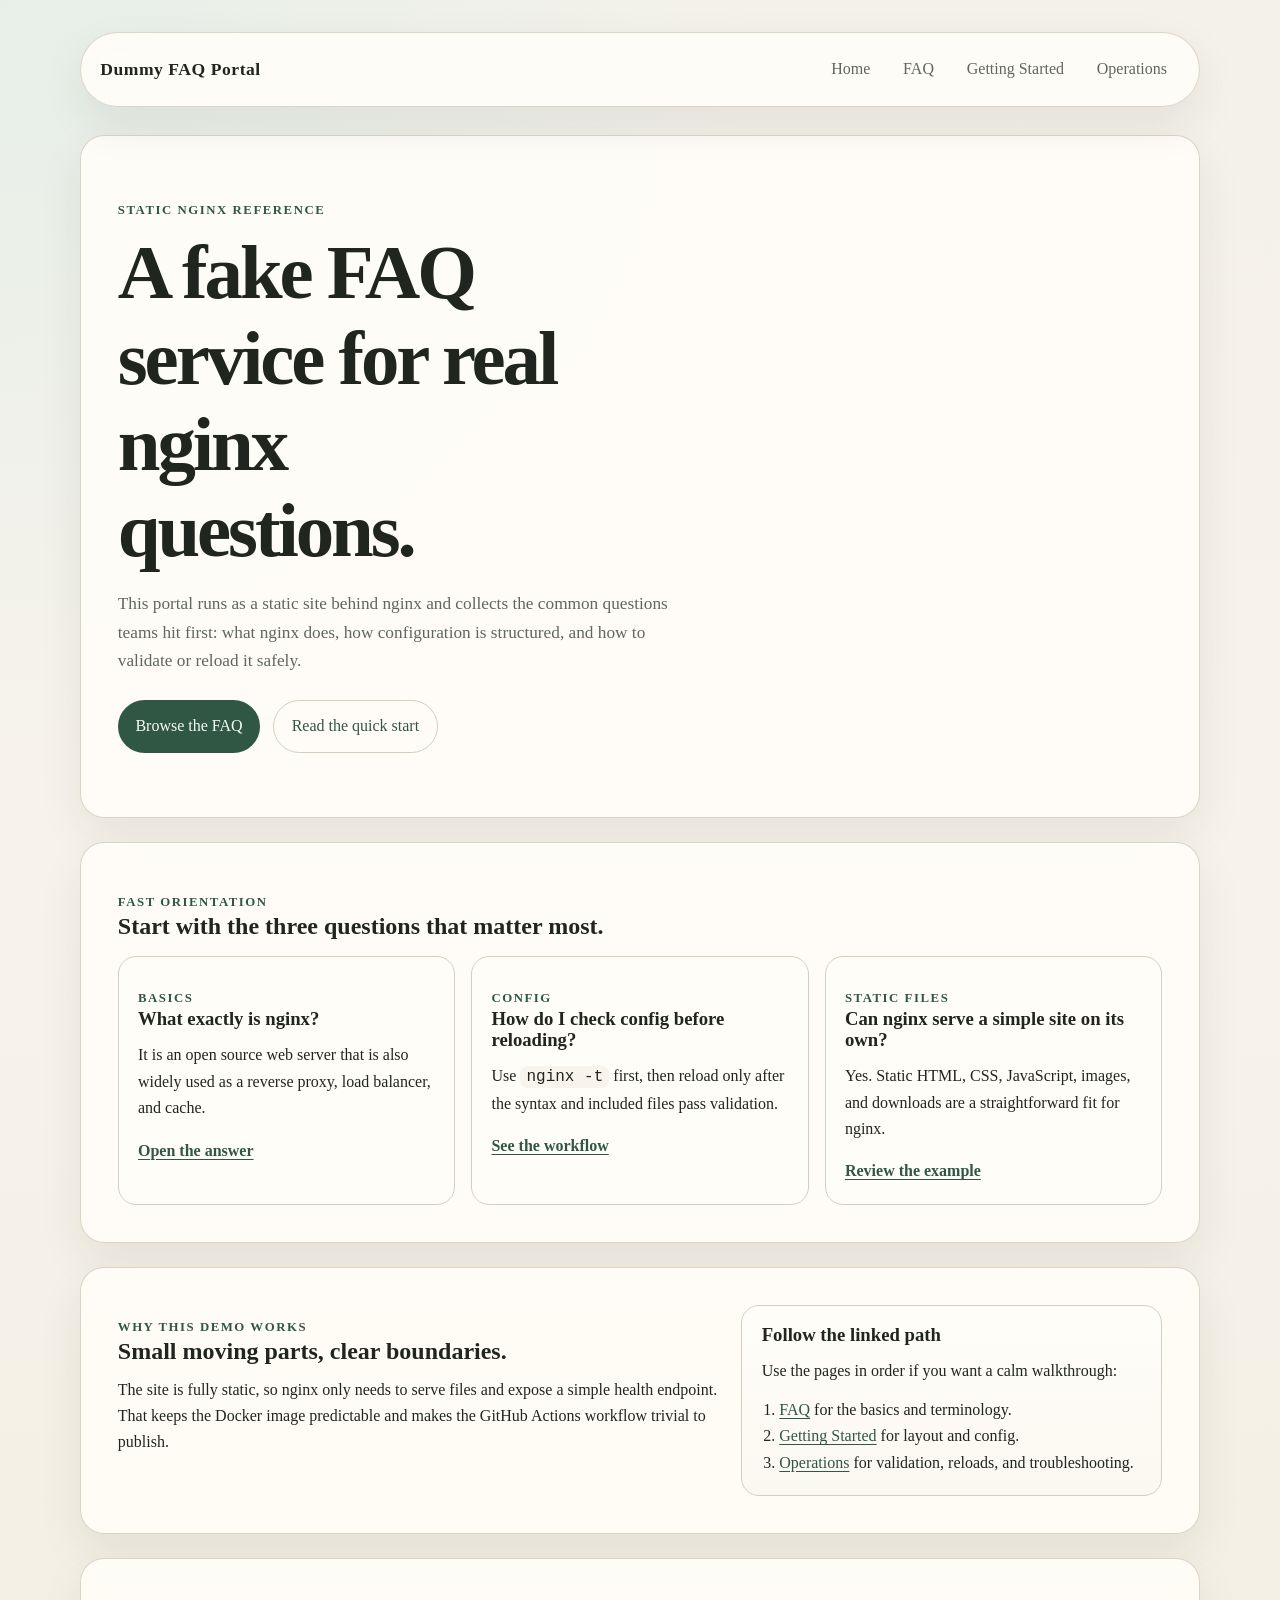
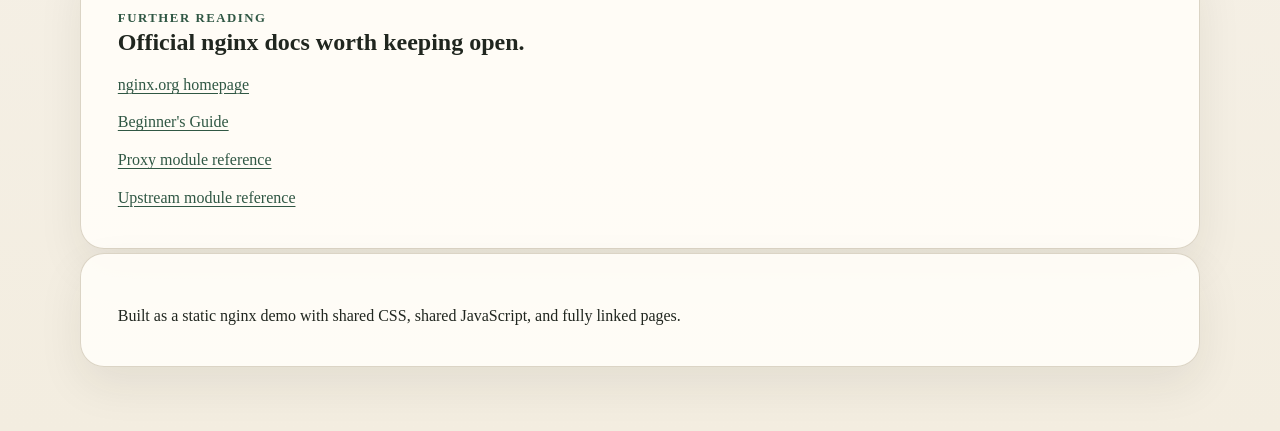
==== site/index.html @ 381166a2 "Build nginx FAQ demo portal" ====
<!DOCTYPE html>
<html lang="en">
<head>
  <meta charset="utf-8">
  <meta name="viewport" content="width=device-width, initial-scale=1">
  <title>Dummy FAQ Portal | nginx Basics</title>
  <meta name="description" content="A lightweight static FAQ portal about nginx basics, configuration, and operations.">
  <link rel="stylesheet" href="assets/styles.css">
  <script src="assets/app.js" defer></script>
</head>
<body>
  <div class="page-shell">
    <header class="site-header">
      <a class="brand" href="index.html">Dummy FAQ Portal</a>
      <nav class="site-nav" aria-label="Primary">
        <a href="index.html" data-nav="index.html">Home</a>
        <a href="faq.html" data-nav="faq.html">FAQ</a>
        <a href="getting-started.html" data-nav="getting-started.html">Getting Started</a>
        <a href="operations.html" data-nav="operations.html">Operations</a>
      </nav>
    </header>

    <main class="content">
      <section class="hero">
        <p class="eyebrow">Static nginx reference</p>
        <h1>A fake FAQ service for real nginx questions.</h1>
        <p class="lead">
          This portal runs as a static site behind nginx and collects the common questions teams hit first:
          what nginx does, how configuration is structured, and how to validate or reload it safely.
        </p>
        <div class="hero-actions">
          <a class="button" href="faq.html">Browse the FAQ</a>
          <a class="button button-secondary" href="getting-started.html">Read the quick start</a>
        </div>
      </section>

      <section class="section">
        <div class="section-heading">
          <p class="eyebrow">Fast orientation</p>
          <h2>Start with the three questions that matter most.</h2>
        </div>
        <div class="card-grid">
          <article class="card">
            <p class="card-label">Basics</p>
            <h3>What exactly is nginx?</h3>
            <p>It is an open source web server that is also widely used as a reverse proxy, load balancer, and cache.</p>
            <a class="text-link" href="faq.html#what-is-nginx">Open the answer</a>
          </article>
          <article class="card">
            <p class="card-label">Config</p>
            <h3>How do I check config before reloading?</h3>
            <p>Use <code>nginx -t</code> first, then reload only after the syntax and included files pass validation.</p>
            <a class="text-link" href="operations.html#validate-before-reload">See the workflow</a>
          </article>
          <article class="card">
            <p class="card-label">Static files</p>
            <h3>Can nginx serve a simple site on its own?</h3>
            <p>Yes. Static HTML, CSS, JavaScript, images, and downloads are a straightforward fit for nginx.</p>
            <a class="text-link" href="getting-started.html#minimal-server-block">Review the example</a>
          </article>
        </div>
      </section>

      <section class="section section-split">
        <div>
          <p class="eyebrow">Why this demo works</p>
          <h2>Small moving parts, clear boundaries.</h2>
          <p>
            The site is fully static, so nginx only needs to serve files and expose a simple health endpoint.
            That keeps the Docker image predictable and makes the GitHub Actions workflow trivial to publish.
          </p>
        </div>
        <div class="note-panel">
          <h3>Follow the linked path</h3>
          <p>Use the pages in order if you want a calm walkthrough:</p>
          <ol class="step-list">
            <li><a href="faq.html">FAQ</a> for the basics and terminology.</li>
            <li><a href="getting-started.html">Getting Started</a> for layout and config.</li>
            <li><a href="operations.html">Operations</a> for validation, reloads, and troubleshooting.</li>
          </ol>
        </div>
      </section>

      <section class="section">
        <div class="section-heading">
          <p class="eyebrow">Further reading</p>
          <h2>Official nginx docs worth keeping open.</h2>
        </div>
        <div class="link-list">
          <a href="https://nginx.org/en/" target="_blank" rel="noreferrer">nginx.org homepage</a>
          <a href="https://nginx.org/en/docs/beginners_guide.html" target="_blank" rel="noreferrer">Beginner's Guide</a>
          <a href="https://nginx.org/en/docs/http/ngx_http_proxy_module.html" target="_blank" rel="noreferrer">Proxy module reference</a>
          <a href="https://nginx.org/en/docs/http/ngx_http_upstream_module.html" target="_blank" rel="noreferrer">Upstream module reference</a>
        </div>
      </section>
    </main>

    <footer class="site-footer">
      <p>Built as a static nginx demo with shared CSS, shared JavaScript, and fully linked pages.</p>
    </footer>

    <button class="scroll-top" type="button" data-scroll-top aria-label="Scroll back to top">Top</button>
  </div>
</body>
</html>
---- site/assets/styles.css ----
:root {
  --bg: #f4f1ea;
  --bg-strong: #ece5d8;
  --panel: #fffdf8;
  --panel-soft: #f8f4eb;
  --text: #20261f;
  --muted: #5f675f;
  --line: #d5cdbd;
  --accent: #305744;
  --accent-soft: #e4efe8;
  --shadow: 0 18px 45px rgba(32, 38, 31, 0.08);
  --radius: 18px;
  --max-width: 1120px;
}

* {
  box-sizing: border-box;
}

html {
  scroll-behavior: smooth;
}

body {
  margin: 0;
  color: var(--text);
  background:
    radial-gradient(circle at top left, rgba(228, 239, 232, 0.85), transparent 32%),
    linear-gradient(180deg, var(--bg), #f7f3ec 42%, #f3ede0 100%);
  font-family: "Iowan Old Style", "Palatino Linotype", "URW Palladio L", "Book Antiqua", Georgia, serif;
  line-height: 1.65;
}

a {
  color: var(--accent);
  text-decoration-thickness: 0.08em;
  text-underline-offset: 0.16em;
}

img {
  max-width: 100%;
}

code,
pre {
  font-family: "IBM Plex Mono", "SFMono-Regular", Consolas, "Liberation Mono", monospace;
}

code {
  background: var(--panel-soft);
  border-radius: 8px;
  padding: 0.12rem 0.38rem;
}

pre {
  overflow-x: auto;
  margin: 0;
  padding: 1.1rem 1.2rem;
  border: 1px solid var(--line);
  border-radius: var(--radius);
  background: #fbf8f1;
  box-shadow: var(--shadow);
}

pre code {
  padding: 0;
  background: transparent;
}

.page-shell {
  width: min(100% - 2rem, var(--max-width));
  margin: 0 auto;
  padding: 1rem 0 4rem;
}

.site-header {
  position: sticky;
  top: 0;
  z-index: 10;
  display: flex;
  align-items: center;
  justify-content: space-between;
  gap: 1rem;
  margin: 1rem 0 1.75rem;
  padding: 1rem 1.2rem;
  border: 1px solid rgba(213, 205, 189, 0.8);
  border-radius: 999px;
  background: rgba(255, 253, 248, 0.88);
  backdrop-filter: blur(12px);
  box-shadow: var(--shadow);
}

.brand {
  color: var(--text);
  font-size: 1.1rem;
  font-weight: 700;
  letter-spacing: 0.03em;
  text-decoration: none;
}

.site-nav {
  display: flex;
  flex-wrap: wrap;
  gap: 0.45rem;
}

.site-nav a {
  padding: 0.45rem 0.8rem;
  border-radius: 999px;
  text-decoration: none;
  color: var(--muted);
  transition: background-color 160ms ease, color 160ms ease, transform 160ms ease;
}

.site-nav a:hover,
.site-nav a.is-active {
  background: var(--accent-soft);
  color: var(--accent);
  transform: translateY(-1px);
}

.content {
  display: grid;
  gap: 1.5rem;
}

.hero,
.section,
.card,
.faq-card,
.site-footer {
  animation: rise-in 420ms ease both;
}

.hero,
.section,
.site-footer {
  padding: clamp(1.4rem, 3vw, 2.3rem);
  border: 1px solid rgba(213, 205, 189, 0.85);
  border-radius: calc(var(--radius) + 6px);
  background: rgba(255, 253, 248, 0.92);
  box-shadow: var(--shadow);
}

.hero {
  padding-top: clamp(2rem, 5vw, 4rem);
  padding-bottom: clamp(2rem, 5vw, 4rem);
}

.hero h1,
.section h1,
.section h2,
.card h3,
.faq-card h2,
.note-panel h3 {
  margin: 0;
  line-height: 1.12;
}

.hero h1 {
  max-width: 12ch;
  font-size: clamp(2.4rem, 6vw, 4.8rem);
  letter-spacing: -0.04em;
}

.lead {
  max-width: 66ch;
  margin: 1rem 0 0;
  color: var(--muted);
  font-size: 1.08rem;
}

.eyebrow,
.card-label {
  margin: 0 0 0.6rem;
  color: var(--accent);
  font-size: 0.8rem;
  font-weight: 700;
  letter-spacing: 0.12em;
  text-transform: uppercase;
}

.hero-actions {
  display: flex;
  flex-wrap: wrap;
  gap: 0.8rem;
  margin-top: 1.5rem;
}

.button {
  display: inline-flex;
  align-items: center;
  justify-content: center;
  padding: 0.78rem 1.1rem;
  border-radius: 999px;
  background: var(--accent);
  color: #f8fbf8;
  text-decoration: none;
  transition: transform 160ms ease, opacity 160ms ease;
}

.button:hover,
.button:focus-visible {
  opacity: 0.94;
  transform: translateY(-1px);
}

.button-secondary {
  background: transparent;
  color: var(--accent);
  border: 1px solid var(--line);
}

.section-heading {
  margin-bottom: 1rem;
}

.card-grid,
.faq-grid {
  display: grid;
  gap: 1rem;
}

.card-grid {
  grid-template-columns: repeat(auto-fit, minmax(220px, 1fr));
}

.faq-grid {
  grid-template-columns: repeat(auto-fit, minmax(260px, 1fr));
}

.card,
.faq-card,
.note-panel,
.search-panel {
  padding: 1.2rem;
  border: 1px solid var(--line);
  border-radius: var(--radius);
  background: var(--panel);
}

.note-panel,
.search-panel {
  background: linear-gradient(180deg, var(--panel), #fbf8f1);
}

.card,
.faq-card {
  transition: transform 180ms ease, border-color 180ms ease;
}

.card:hover,
.faq-card:hover {
  transform: translateY(-2px);
  border-color: #bfb29b;
}

.card p,
.faq-card p,
.section p,
.note-panel p,
.site-footer p {
  margin: 0.75rem 0 0;
}

.text-link {
  display: inline-block;
  margin-top: 1rem;
  font-weight: 700;
}

.section-split {
  display: grid;
  grid-template-columns: minmax(0, 1.3fr) minmax(280px, 0.9fr);
  gap: 1rem;
  align-items: start;
}

.plain-list,
.step-list {
  margin: 0.8rem 0 0;
  padding-left: 1.1rem;
}

.link-list {
  display: grid;
  gap: 0.7rem;
}

.search-panel {
  margin-top: 1.2rem;
}

.search-label {
  display: block;
  font-weight: 700;
}

.search-input {
  width: 100%;
  margin-top: 0.55rem;
  padding: 0.9rem 1rem;
  border: 1px solid var(--line);
  border-radius: 14px;
  background: #fffefb;
  color: var(--text);
  font: inherit;
}

.search-input:focus {
  outline: 2px solid rgba(48, 87, 68, 0.18);
  outline-offset: 2px;
  border-color: var(--accent);
}

.search-meta {
  color: var(--muted);
}

.empty-state {
  margin: 0;
  padding: 1.05rem 1.2rem;
  border: 1px dashed #b8ab95;
  border-radius: var(--radius);
  background: rgba(255, 253, 248, 0.8);
  color: var(--muted);
  text-align: center;
}

.site-footer {
  margin-top: 0.25rem;
}

.scroll-top {
  position: fixed;
  right: 1.25rem;
  bottom: 1.25rem;
  z-index: 15;
  padding: 0.78rem 0.95rem;
  border: 0;
  border-radius: 999px;
  background: var(--accent);
  color: #f9fcfa;
  font: inherit;
  cursor: pointer;
  box-shadow: var(--shadow);
  opacity: 0;
  transform: translateY(10px);
  pointer-events: none;
  transition: opacity 180ms ease, transform 180ms ease;
}

.scroll-top.is-visible {
  opacity: 1;
  transform: translateY(0);
  pointer-events: auto;
}

[hidden] {
  display: none !important;
}

@keyframes rise-in {
  from {
    opacity: 0;
    transform: translateY(10px);
  }

  to {
    opacity: 1;
    transform: translateY(0);
  }
}

@media (max-width: 760px) {
  .page-shell {
    width: min(100% - 1rem, var(--max-width));
    padding-bottom: 5rem;
  }

  .site-header {
    border-radius: 28px;
    align-items: flex-start;
  }

  .section-split {
    grid-template-columns: 1fr;
  }

  .hero h1 {
    max-width: 100%;
  }

  .scroll-top {
    right: 0.85rem;
    bottom: 0.85rem;
  }
}

@media (prefers-reduced-motion: reduce) {
  html {
    scroll-behavior: auto;
  }

  *,
  *::before,
  *::after {
    animation: none !important;
    transition: none !important;
  }
}
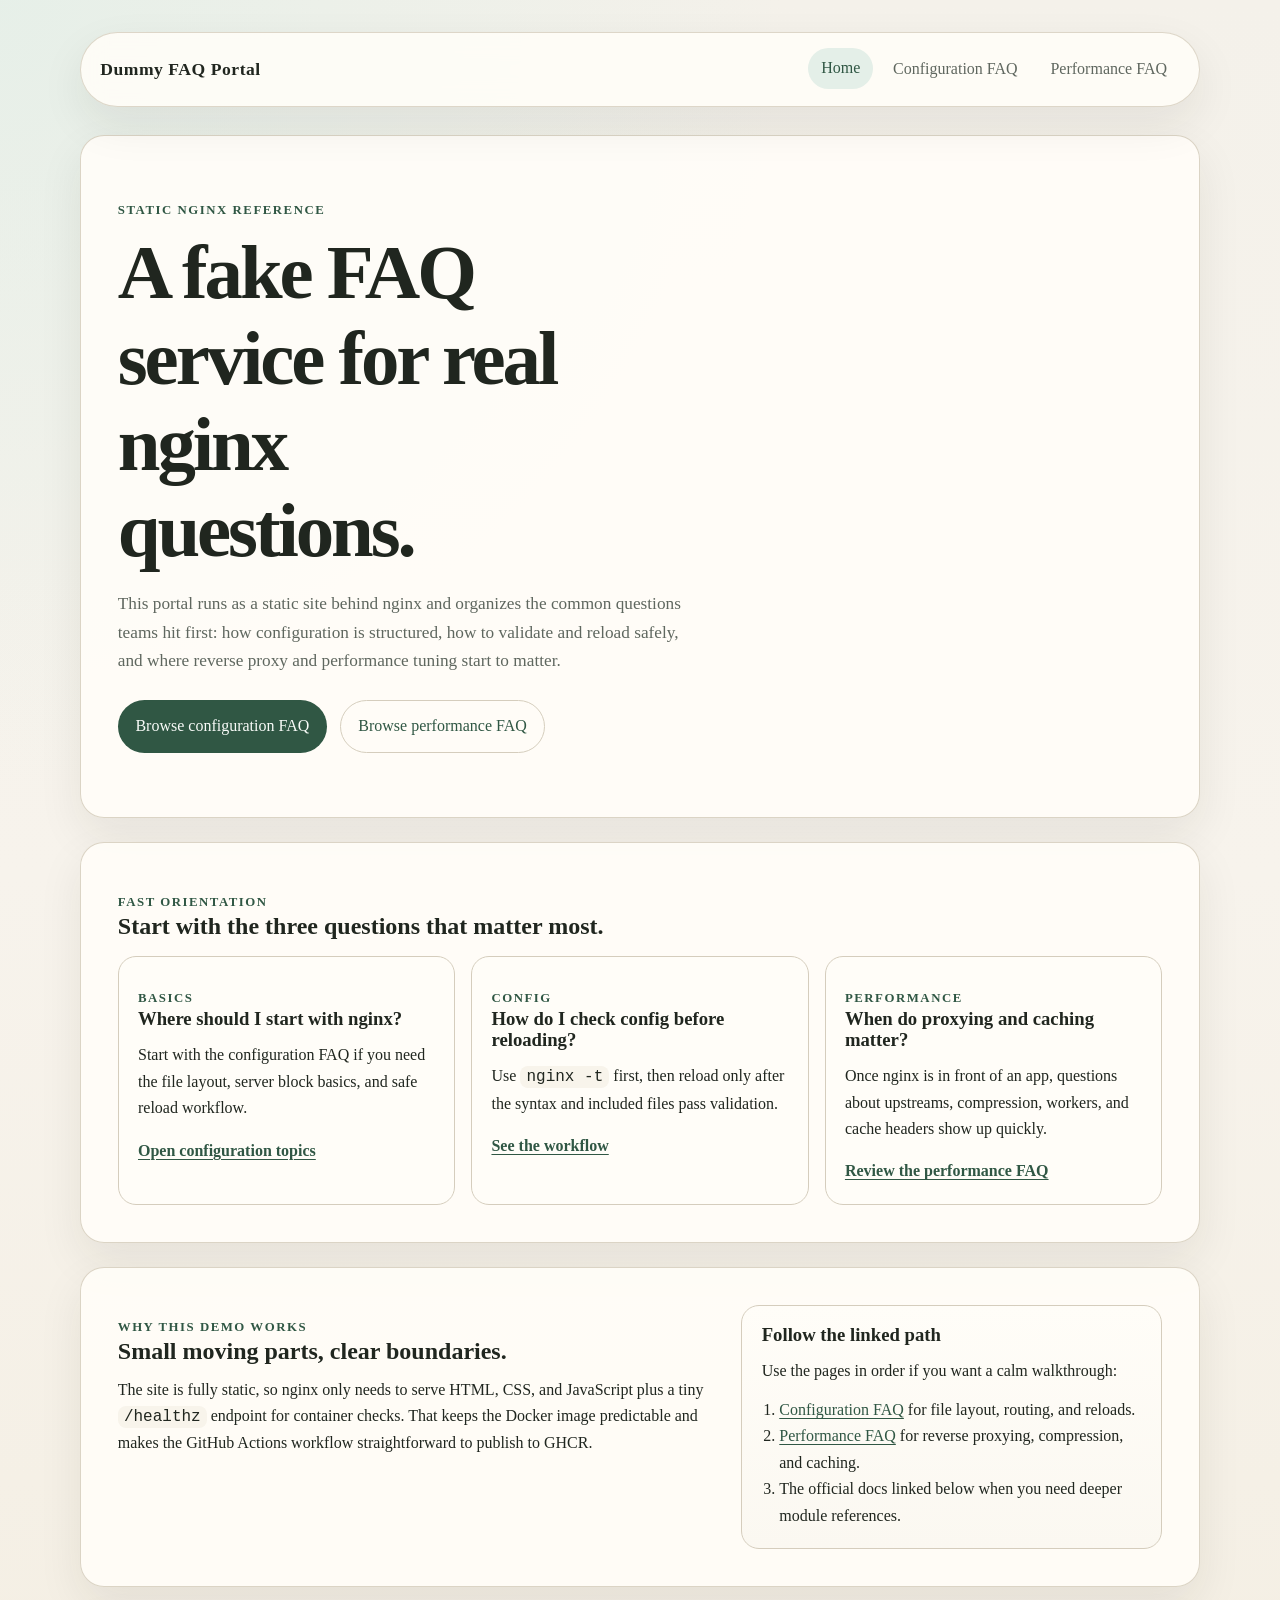
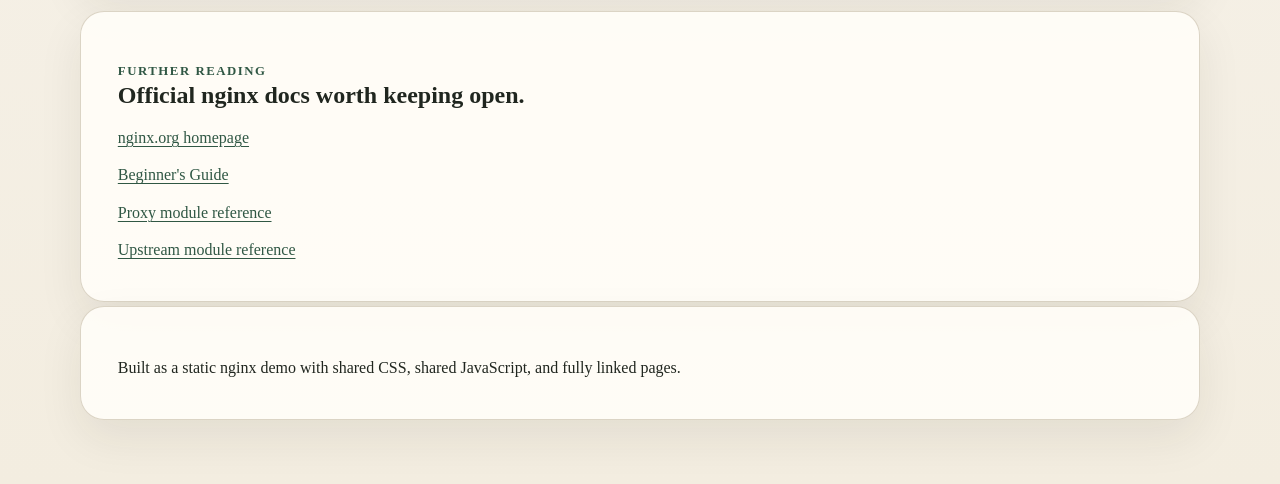
==== commit 7d058a35: "Repair nginx FAQ portal navigation and packaging" ====
--- a/site/index.html
+++ b/site/index.html
@@ -6,7 +6,7 @@
   <title>Dummy FAQ Portal | nginx Basics</title>
   <meta name="description" content="A lightweight static FAQ portal about nginx basics, configuration, and operations.">
   <link rel="stylesheet" href="assets/styles.css">
-  <script src="assets/app.js" defer></script>
+  <script src="assets/search.js" defer></script>
 </head>
 <body>
   <div class="page-shell">
@@ -14,9 +14,8 @@
       <a class="brand" href="index.html">Dummy FAQ Portal</a>
       <nav class="site-nav" aria-label="Primary">
         <a href="index.html" data-nav="index.html">Home</a>
-        <a href="faq.html" data-nav="faq.html">FAQ</a>
-        <a href="getting-started.html" data-nav="getting-started.html">Getting Started</a>
-        <a href="operations.html" data-nav="operations.html">Operations</a>
+        <a href="pages/configuration.html">Configuration FAQ</a>
+        <a href="pages/performance.html">Performance FAQ</a>
       </nav>
     </header>
 
@@ -25,12 +24,13 @@
         <p class="eyebrow">Static nginx reference</p>
         <h1>A fake FAQ service for real nginx questions.</h1>
         <p class="lead">
-          This portal runs as a static site behind nginx and collects the common questions teams hit first:
-          what nginx does, how configuration is structured, and how to validate or reload it safely.
+          This portal runs as a static site behind nginx and organizes the common questions teams hit first:
+          how configuration is structured, how to validate and reload safely, and where reverse proxy and
+          performance tuning start to matter.
         </p>
         <div class="hero-actions">
-          <a class="button" href="faq.html">Browse the FAQ</a>
-          <a class="button button-secondary" href="getting-started.html">Read the quick start</a>
+          <a class="button" href="pages/configuration.html">Browse configuration FAQ</a>
+          <a class="button button-secondary" href="pages/performance.html">Browse performance FAQ</a>
         </div>
       </section>
 
@@ -42,21 +42,21 @@
         <div class="card-grid">
           <article class="card">
             <p class="card-label">Basics</p>
-            <h3>What exactly is nginx?</h3>
-            <p>It is an open source web server that is also widely used as a reverse proxy, load balancer, and cache.</p>
-            <a class="text-link" href="faq.html#what-is-nginx">Open the answer</a>
+            <h3>Where should I start with nginx?</h3>
+            <p>Start with the configuration FAQ if you need the file layout, server block basics, and safe reload workflow.</p>
+            <a class="text-link" href="pages/configuration.html">Open configuration topics</a>
           </article>
           <article class="card">
             <p class="card-label">Config</p>
             <h3>How do I check config before reloading?</h3>
             <p>Use <code>nginx -t</code> first, then reload only after the syntax and included files pass validation.</p>
-            <a class="text-link" href="operations.html#validate-before-reload">See the workflow</a>
+            <a class="text-link" href="pages/configuration.html">See the workflow</a>
           </article>
           <article class="card">
-            <p class="card-label">Static files</p>
-            <h3>Can nginx serve a simple site on its own?</h3>
-            <p>Yes. Static HTML, CSS, JavaScript, images, and downloads are a straightforward fit for nginx.</p>
-            <a class="text-link" href="getting-started.html#minimal-server-block">Review the example</a>
+            <p class="card-label">Performance</p>
+            <h3>When do proxying and caching matter?</h3>
+            <p>Once nginx is in front of an app, questions about upstreams, compression, workers, and cache headers show up quickly.</p>
+            <a class="text-link" href="pages/performance.html">Review the performance FAQ</a>
           </article>
         </div>
       </section>
@@ -66,17 +66,18 @@
           <p class="eyebrow">Why this demo works</p>
           <h2>Small moving parts, clear boundaries.</h2>
           <p>
-            The site is fully static, so nginx only needs to serve files and expose a simple health endpoint.
-            That keeps the Docker image predictable and makes the GitHub Actions workflow trivial to publish.
+            The site is fully static, so nginx only needs to serve HTML, CSS, and JavaScript plus a tiny
+            <code>/healthz</code> endpoint for container checks. That keeps the Docker image predictable and
+            makes the GitHub Actions workflow straightforward to publish to GHCR.
           </p>
         </div>
         <div class="note-panel">
           <h3>Follow the linked path</h3>
           <p>Use the pages in order if you want a calm walkthrough:</p>
           <ol class="step-list">
-            <li><a href="faq.html">FAQ</a> for the basics and terminology.</li>
-            <li><a href="getting-started.html">Getting Started</a> for layout and config.</li>
-            <li><a href="operations.html">Operations</a> for validation, reloads, and troubleshooting.</li>
+            <li><a href="pages/configuration.html">Configuration FAQ</a> for file layout, routing, and reloads.</li>
+            <li><a href="pages/performance.html">Performance FAQ</a> for reverse proxying, compression, and caching.</li>
+            <li>The official docs linked below when you need deeper module references.</li>
           </ol>
         </div>
       </section>
@@ -99,7 +100,7 @@
       <p>Built as a static nginx demo with shared CSS, shared JavaScript, and fully linked pages.</p>
     </footer>
 
-    <button class="scroll-top" type="button" data-scroll-top aria-label="Scroll back to top">Top</button>
+    <button class="scroll-top" type="button" data-scroll-top hidden aria-label="Scroll back to top">Top</button>
   </div>
 </body>
 </html>
--- a/site/assets/styles.css
+++ b/site/assets/styles.css
@@ -91,6 +91,9 @@
 }
 
 .brand {
+  display: flex;
+  align-items: center;
+  gap: 0.75rem;
   color: var(--text);
   font-size: 1.1rem;
   font-weight: 700;
@@ -98,12 +101,57 @@
   text-decoration: none;
 }
 
+.brand-mark {
+  display: inline-grid;
+  place-items: center;
+  width: 2.1rem;
+  height: 2.1rem;
+  border-radius: 999px;
+  background: var(--accent);
+  color: #f8fbf8;
+  font-size: 1rem;
+}
+
+.brand-copy {
+  display: flex;
+  flex-direction: column;
+  gap: 0.05rem;
+  color: var(--muted);
+  font-size: 0.88rem;
+  font-weight: 400;
+  letter-spacing: 0;
+}
+
+.brand-copy strong {
+  color: var(--text);
+  font-size: 0.96rem;
+}
+
+.shell {
+  width: min(100% - 2rem, var(--max-width));
+  margin: 0 auto;
+}
+
+.topbar {
+  display: flex;
+  align-items: center;
+  justify-content: space-between;
+  gap: 1rem;
+  width: 100%;
+}
+
 .site-nav {
   display: flex;
   flex-wrap: wrap;
   gap: 0.45rem;
 }
 
+.nav {
+  display: flex;
+  flex-wrap: wrap;
+  gap: 0.45rem;
+}
+
 .site-nav a {
   padding: 0.45rem 0.8rem;
   border-radius: 999px;
@@ -114,6 +162,21 @@
 
 .site-nav a:hover,
 .site-nav a.is-active {
+  background: var(--accent-soft);
+  color: var(--accent);
+  transform: translateY(-1px);
+}
+
+.nav a {
+  padding: 0.45rem 0.8rem;
+  border-radius: 999px;
+  color: var(--muted);
+  text-decoration: none;
+  transition: background-color 160ms ease, color 160ms ease, transform 160ms ease;
+}
+
+.nav a:hover,
+.nav a.is-active {
   background: var(--accent-soft);
   color: var(--accent);
   transform: translateY(-1px);
@@ -147,6 +210,33 @@
   padding-bottom: clamp(2rem, 5vw, 4rem);
 }
 
+.hero-card {
+  display: grid;
+  grid-template-columns: minmax(0, 1.35fr) minmax(250px, 0.85fr);
+  gap: 1rem;
+  align-items: start;
+}
+
+.hero-copy p {
+  max-width: 58ch;
+  margin: 1rem 0 0;
+  color: var(--muted);
+}
+
+.hero-panel,
+.callout {
+  padding: 1rem 1.1rem;
+  border: 1px solid var(--line);
+  border-radius: var(--radius);
+  background: linear-gradient(180deg, var(--panel), #fbf8f1);
+}
+
+.hero-panel ul,
+.callout ul {
+  margin: 0.75rem 0 0;
+  padding-left: 1.15rem;
+}
+
 .hero h1,
 .section h1,
 .section h2,
@@ -215,6 +305,16 @@
   margin-bottom: 1rem;
 }
 
+.page-meta,
+.faq-meta {
+  margin: 0 0 0.55rem;
+  color: var(--accent);
+  font-size: 0.8rem;
+  font-weight: 700;
+  letter-spacing: 0.12em;
+  text-transform: uppercase;
+}
+
 .card-grid,
 .faq-grid {
   display: grid;
@@ -229,8 +329,21 @@
   grid-template-columns: repeat(auto-fit, minmax(260px, 1fr));
 }
 
+.faq-layout {
+  display: grid;
+  grid-template-columns: minmax(0, 1.35fr) minmax(260px, 0.85fr);
+  gap: 1rem;
+  align-items: start;
+}
+
+.faq-column {
+  display: grid;
+  gap: 1rem;
+}
+
 .card,
 .faq-card,
+.faq-item,
 .note-panel,
 .search-panel {
   padding: 1.2rem;
@@ -245,22 +358,30 @@
 }
 
 .card,
-.faq-card {
+.faq-card,
+.faq-item {
   transition: transform 180ms ease, border-color 180ms ease;
 }
 
 .card:hover,
-.faq-card:hover {
+.faq-card:hover,
+.faq-item:hover {
   transform: translateY(-2px);
   border-color: #bfb29b;
 }
 
 .card p,
 .faq-card p,
+.faq-item p,
 .section p,
 .note-panel p,
 .site-footer p {
   margin: 0.75rem 0 0;
+}
+
+.faq-item h3 {
+  margin: 0;
+  line-height: 1.18;
 }
 
 .text-link {
@@ -317,6 +438,31 @@
   color: var(--muted);
 }
 
+.search-status {
+  margin: 0.75rem 0 0;
+  color: var(--muted);
+}
+
+.related-links,
+.footer-links {
+  display: flex;
+  flex-wrap: wrap;
+  gap: 0.65rem;
+  margin-top: 0.8rem;
+}
+
+.ghost-link {
+  display: inline-flex;
+  align-items: center;
+  justify-content: center;
+  padding: 0.55rem 0.8rem;
+  border: 1px solid var(--line);
+  border-radius: 999px;
+  background: #fffefb;
+  color: var(--accent);
+  text-decoration: none;
+}
+
 .empty-state {
   margin: 0;
   padding: 1.05rem 1.2rem;
@@ -387,8 +533,18 @@
     grid-template-columns: 1fr;
   }
 
+  .hero-card,
+  .faq-layout {
+    grid-template-columns: 1fr;
+  }
+
   .hero h1 {
     max-width: 100%;
+  }
+
+  .topbar {
+    align-items: flex-start;
+    flex-direction: column;
   }
 
   .scroll-top {
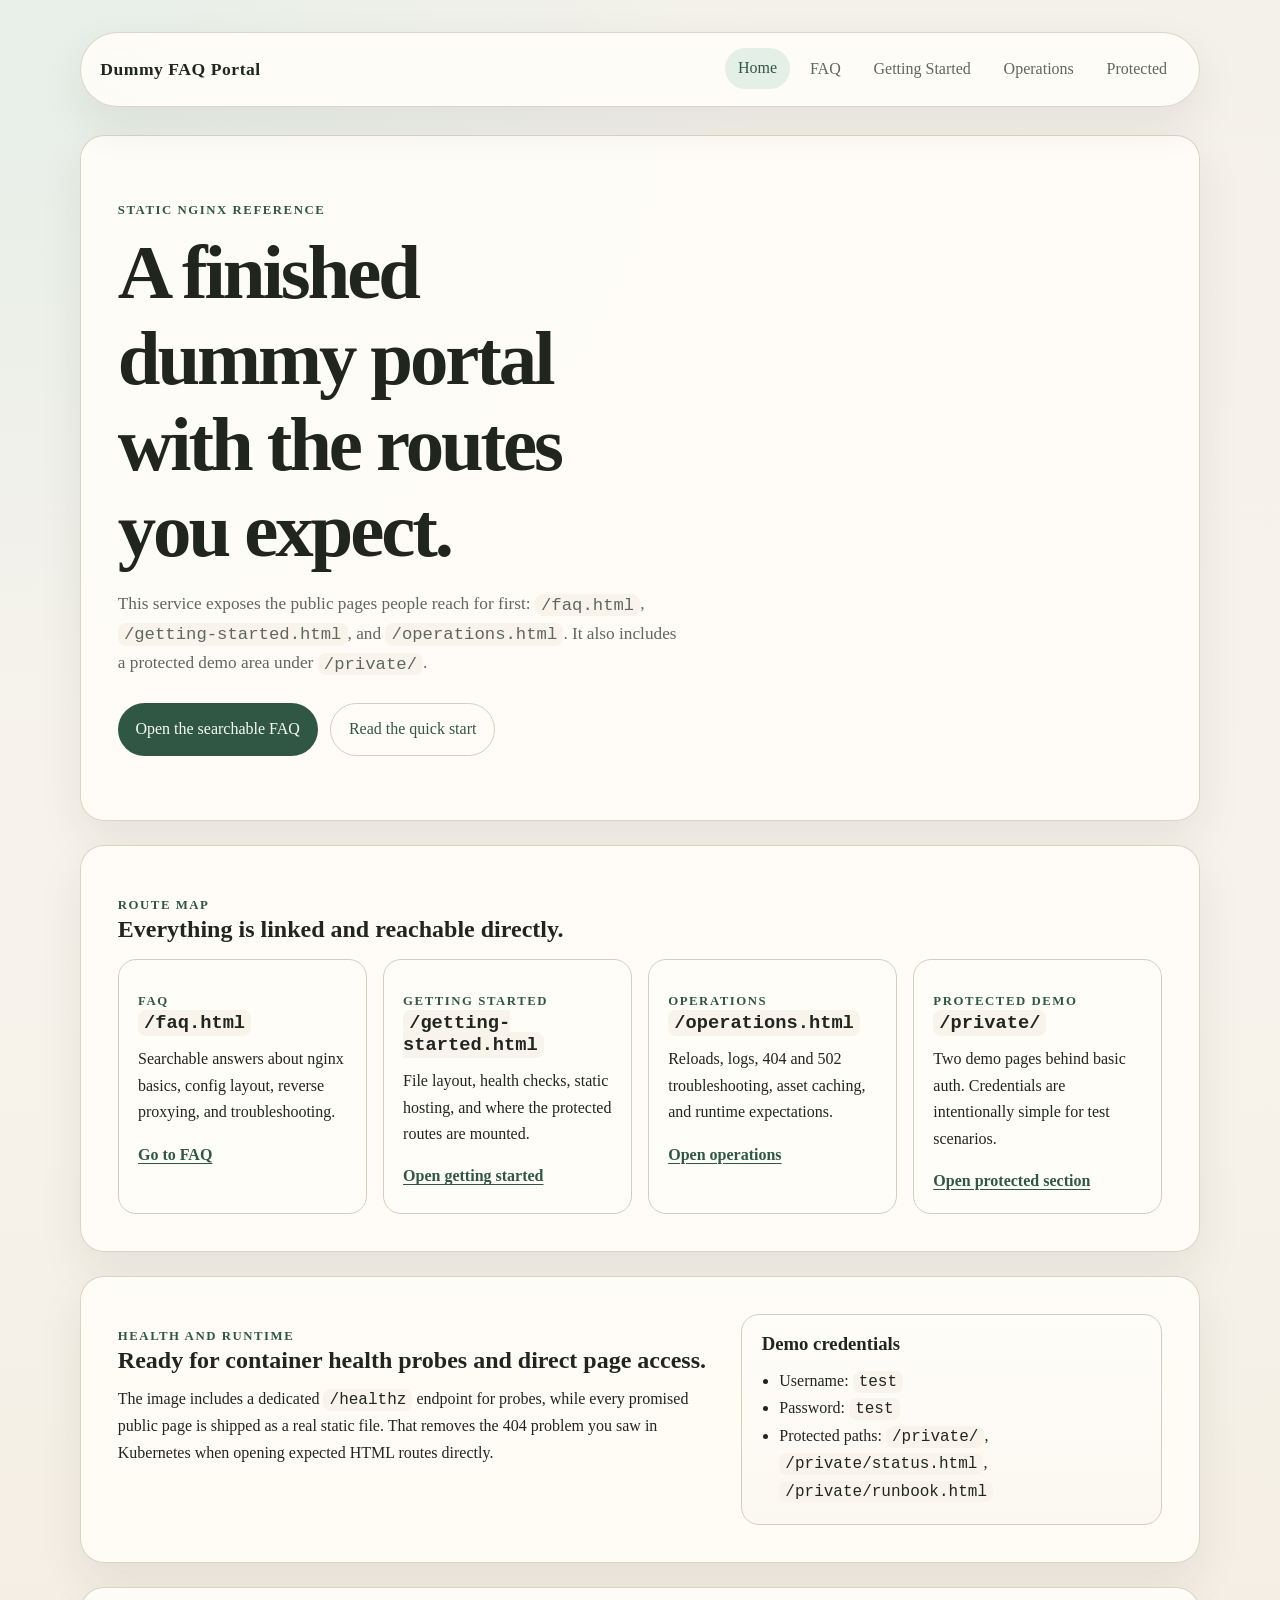
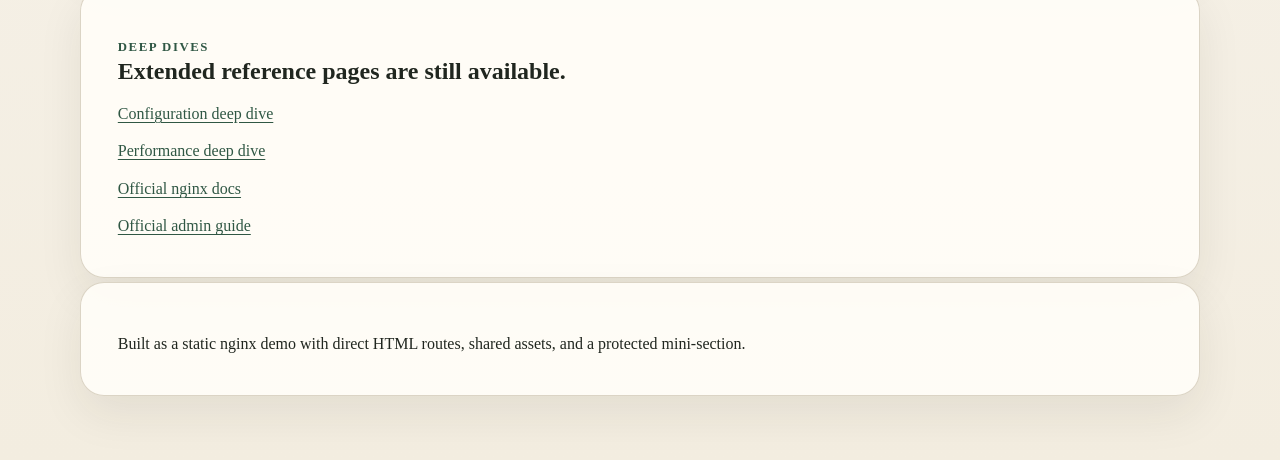
==== commit 56ce76b0: "Add public routes and protected demo pages" ====
--- a/site/index.html
+++ b/site/index.html
@@ -3,8 +3,8 @@
 <head>
   <meta charset="utf-8">
   <meta name="viewport" content="width=device-width, initial-scale=1">
-  <title>Dummy FAQ Portal | nginx Basics</title>
-  <meta name="description" content="A lightweight static FAQ portal about nginx basics, configuration, and operations.">
+  <title>Dummy FAQ Portal | nginx reference home</title>
+  <meta name="description" content="A static nginx FAQ portal with public reference pages and demo pages protected by basic auth.">
   <link rel="stylesheet" href="assets/styles.css">
   <script src="assets/search.js" defer></script>
 </head>
@@ -13,91 +13,100 @@
     <header class="site-header">
       <a class="brand" href="index.html">Dummy FAQ Portal</a>
       <nav class="site-nav" aria-label="Primary">
-        <a href="index.html" data-nav="index.html">Home</a>
-        <a href="pages/configuration.html">Configuration FAQ</a>
-        <a href="pages/performance.html">Performance FAQ</a>
+        <a href="index.html">Home</a>
+        <a href="faq.html">FAQ</a>
+        <a href="getting-started.html">Getting Started</a>
+        <a href="operations.html">Operations</a>
+        <a href="private/" data-nav-match="/private/">Protected</a>
       </nav>
     </header>
 
     <main class="content">
       <section class="hero">
         <p class="eyebrow">Static nginx reference</p>
-        <h1>A fake FAQ service for real nginx questions.</h1>
+        <h1>A finished dummy portal with the routes you expect.</h1>
         <p class="lead">
-          This portal runs as a static site behind nginx and organizes the common questions teams hit first:
-          how configuration is structured, how to validate and reload safely, and where reverse proxy and
-          performance tuning start to matter.
+          This service exposes the public pages people reach for first:
+          <code>/faq.html</code>, <code>/getting-started.html</code>, and
+          <code>/operations.html</code>. It also includes a protected demo area
+          under <code>/private/</code>.
         </p>
         <div class="hero-actions">
-          <a class="button" href="pages/configuration.html">Browse configuration FAQ</a>
-          <a class="button button-secondary" href="pages/performance.html">Browse performance FAQ</a>
+          <a class="button" href="faq.html">Open the searchable FAQ</a>
+          <a class="button button-secondary" href="getting-started.html">Read the quick start</a>
         </div>
       </section>
 
       <section class="section">
         <div class="section-heading">
-          <p class="eyebrow">Fast orientation</p>
-          <h2>Start with the three questions that matter most.</h2>
+          <p class="eyebrow">Route map</p>
+          <h2>Everything is linked and reachable directly.</h2>
         </div>
         <div class="card-grid">
           <article class="card">
-            <p class="card-label">Basics</p>
-            <h3>Where should I start with nginx?</h3>
-            <p>Start with the configuration FAQ if you need the file layout, server block basics, and safe reload workflow.</p>
-            <a class="text-link" href="pages/configuration.html">Open configuration topics</a>
+            <p class="card-label">FAQ</p>
+            <h3><code>/faq.html</code></h3>
+            <p>Searchable answers about nginx basics, config layout, reverse proxying, and troubleshooting.</p>
+            <a class="text-link" href="faq.html">Go to FAQ</a>
           </article>
           <article class="card">
-            <p class="card-label">Config</p>
-            <h3>How do I check config before reloading?</h3>
-            <p>Use <code>nginx -t</code> first, then reload only after the syntax and included files pass validation.</p>
-            <a class="text-link" href="pages/configuration.html">See the workflow</a>
+            <p class="card-label">Getting started</p>
+            <h3><code>/getting-started.html</code></h3>
+            <p>File layout, health checks, static hosting, and where the protected routes are mounted.</p>
+            <a class="text-link" href="getting-started.html">Open getting started</a>
           </article>
           <article class="card">
-            <p class="card-label">Performance</p>
-            <h3>When do proxying and caching matter?</h3>
-            <p>Once nginx is in front of an app, questions about upstreams, compression, workers, and cache headers show up quickly.</p>
-            <a class="text-link" href="pages/performance.html">Review the performance FAQ</a>
+            <p class="card-label">Operations</p>
+            <h3><code>/operations.html</code></h3>
+            <p>Reloads, logs, 404 and 502 troubleshooting, asset caching, and runtime expectations.</p>
+            <a class="text-link" href="operations.html">Open operations</a>
+          </article>
+          <article class="card">
+            <p class="card-label">Protected demo</p>
+            <h3><code>/private/</code></h3>
+            <p>Two demo pages behind basic auth. Credentials are intentionally simple for test scenarios.</p>
+            <a class="text-link" href="private/">Open protected section</a>
           </article>
         </div>
       </section>
 
       <section class="section section-split">
         <div>
-          <p class="eyebrow">Why this demo works</p>
-          <h2>Small moving parts, clear boundaries.</h2>
+          <p class="eyebrow">Health and runtime</p>
+          <h2>Ready for container health probes and direct page access.</h2>
           <p>
-            The site is fully static, so nginx only needs to serve HTML, CSS, and JavaScript plus a tiny
-            <code>/healthz</code> endpoint for container checks. That keeps the Docker image predictable and
-            makes the GitHub Actions workflow straightforward to publish to GHCR.
+            The image includes a dedicated <code>/healthz</code> endpoint for
+            probes, while every promised public page is shipped as a real static
+            file. That removes the 404 problem you saw in Kubernetes when opening
+            expected HTML routes directly.
           </p>
         </div>
         <div class="note-panel">
-          <h3>Follow the linked path</h3>
-          <p>Use the pages in order if you want a calm walkthrough:</p>
-          <ol class="step-list">
-            <li><a href="pages/configuration.html">Configuration FAQ</a> for file layout, routing, and reloads.</li>
-            <li><a href="pages/performance.html">Performance FAQ</a> for reverse proxying, compression, and caching.</li>
-            <li>The official docs linked below when you need deeper module references.</li>
-          </ol>
+          <h3>Demo credentials</h3>
+          <ul class="plain-list">
+            <li>Username: <code>test</code></li>
+            <li>Password: <code>test</code></li>
+            <li>Protected paths: <code>/private/</code>, <code>/private/status.html</code>, <code>/private/runbook.html</code></li>
+          </ul>
         </div>
       </section>
 
       <section class="section">
         <div class="section-heading">
-          <p class="eyebrow">Further reading</p>
-          <h2>Official nginx docs worth keeping open.</h2>
+          <p class="eyebrow">Deep dives</p>
+          <h2>Extended reference pages are still available.</h2>
         </div>
         <div class="link-list">
-          <a href="https://nginx.org/en/" target="_blank" rel="noreferrer">nginx.org homepage</a>
-          <a href="https://nginx.org/en/docs/beginners_guide.html" target="_blank" rel="noreferrer">Beginner's Guide</a>
-          <a href="https://nginx.org/en/docs/http/ngx_http_proxy_module.html" target="_blank" rel="noreferrer">Proxy module reference</a>
-          <a href="https://nginx.org/en/docs/http/ngx_http_upstream_module.html" target="_blank" rel="noreferrer">Upstream module reference</a>
+          <a href="pages/configuration.html">Configuration deep dive</a>
+          <a href="pages/performance.html">Performance deep dive</a>
+          <a href="https://nginx.org/en/docs/" target="_blank" rel="noreferrer">Official nginx docs</a>
+          <a href="https://docs.nginx.com/nginx/admin-guide/" target="_blank" rel="noreferrer">Official admin guide</a>
         </div>
       </section>
     </main>
 
     <footer class="site-footer">
-      <p>Built as a static nginx demo with shared CSS, shared JavaScript, and fully linked pages.</p>
+      <p>Built as a static nginx demo with direct HTML routes, shared assets, and a protected mini-section.</p>
     </footer>
 
     <button class="scroll-top" type="button" data-scroll-top hidden aria-label="Scroll back to top">Top</button>
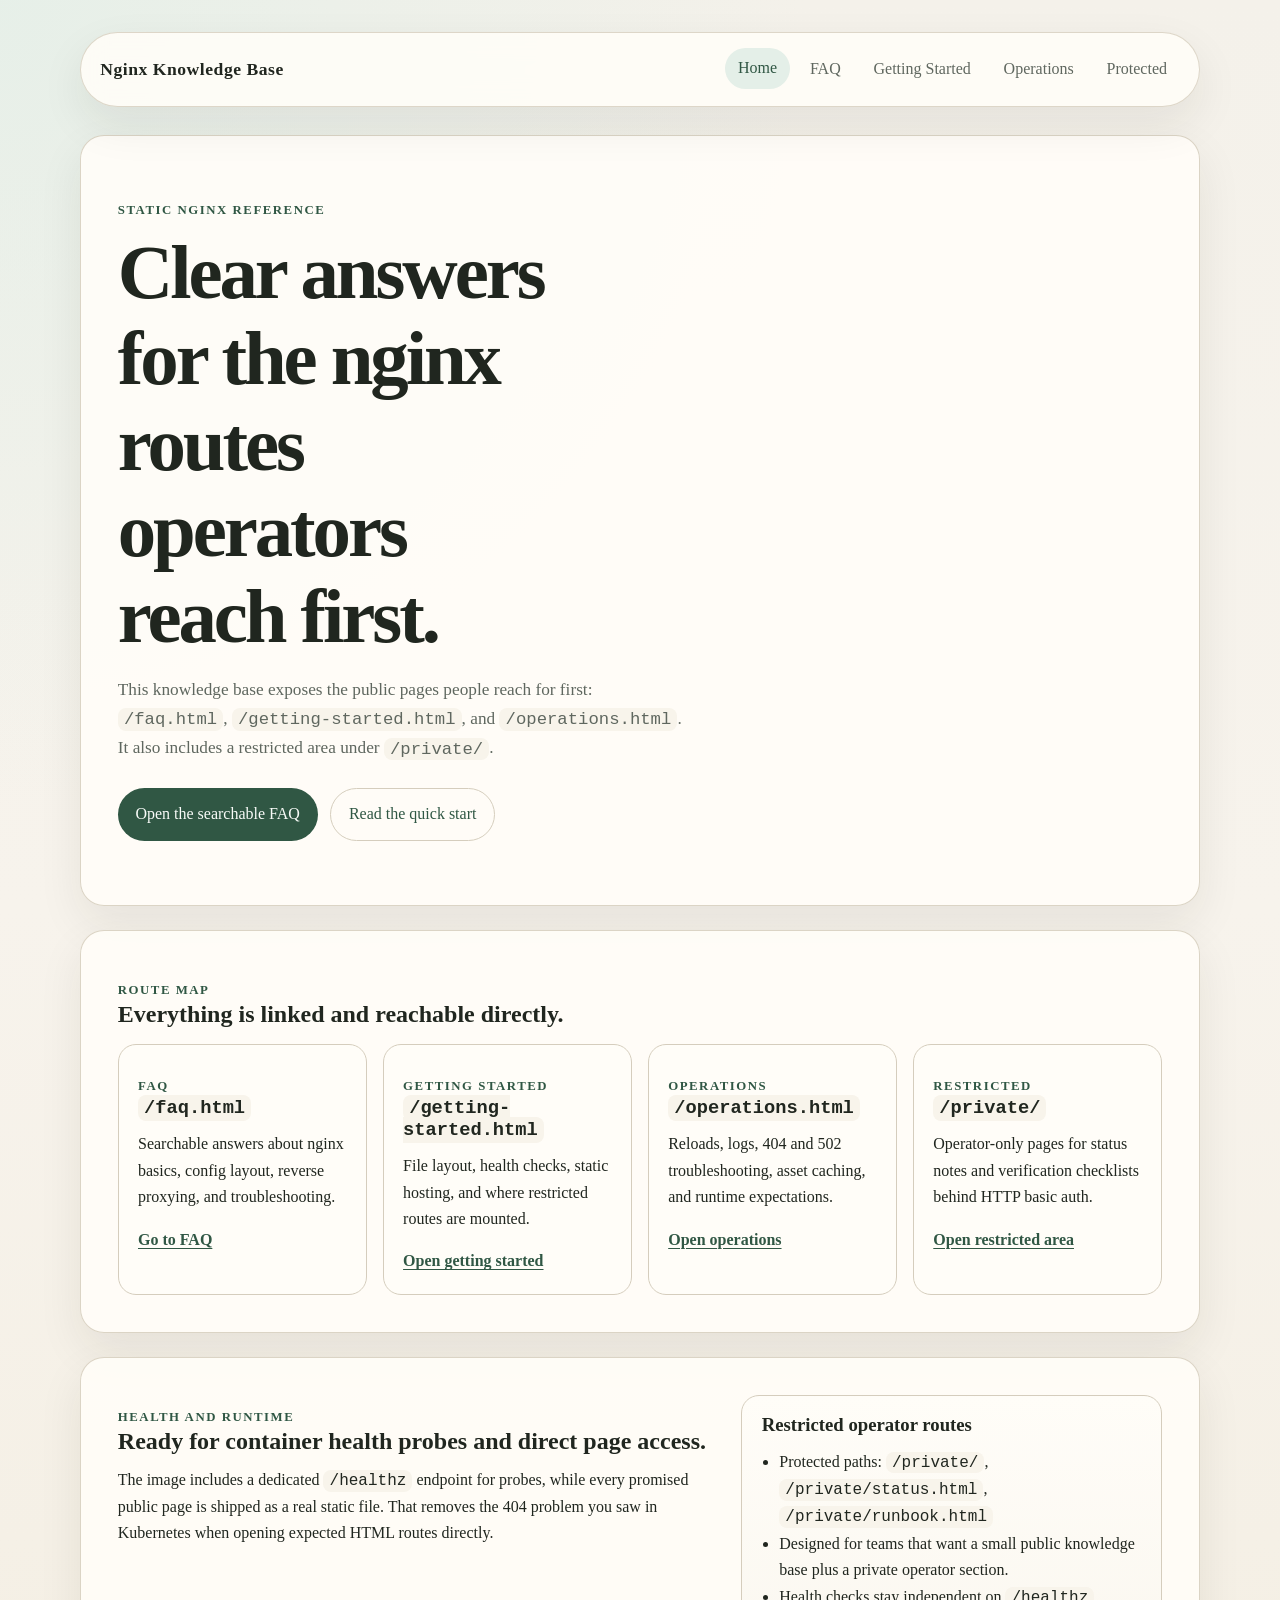
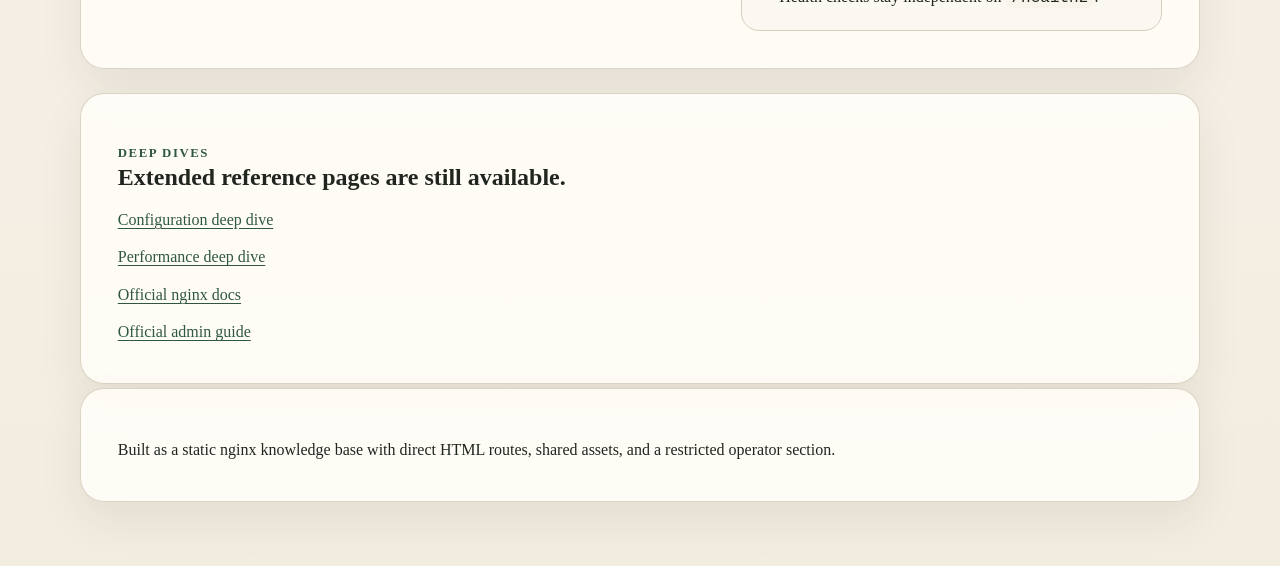
==== commit c258f71a: "Refine portal copy and branding" ====
--- a/site/index.html
+++ b/site/index.html
@@ -3,15 +3,15 @@
 <head>
   <meta charset="utf-8">
   <meta name="viewport" content="width=device-width, initial-scale=1">
-  <title>Dummy FAQ Portal | nginx reference home</title>
-  <meta name="description" content="A static nginx FAQ portal with public reference pages and demo pages protected by basic auth.">
+  <title>Nginx Knowledge Base | Reference home</title>
+  <meta name="description" content="A static nginx knowledge base with public reference pages and a restricted operator area.">
   <link rel="stylesheet" href="assets/styles.css">
   <script src="assets/search.js" defer></script>
 </head>
 <body>
   <div class="page-shell">
     <header class="site-header">
-      <a class="brand" href="index.html">Dummy FAQ Portal</a>
+      <a class="brand" href="index.html">Nginx Knowledge Base</a>
       <nav class="site-nav" aria-label="Primary">
         <a href="index.html">Home</a>
         <a href="faq.html">FAQ</a>
@@ -24,11 +24,11 @@
     <main class="content">
       <section class="hero">
         <p class="eyebrow">Static nginx reference</p>
-        <h1>A finished dummy portal with the routes you expect.</h1>
+        <h1>Clear answers for the nginx routes operators reach first.</h1>
         <p class="lead">
-          This service exposes the public pages people reach for first:
+          This knowledge base exposes the public pages people reach for first:
           <code>/faq.html</code>, <code>/getting-started.html</code>, and
-          <code>/operations.html</code>. It also includes a protected demo area
+          <code>/operations.html</code>. It also includes a restricted area
           under <code>/private/</code>.
         </p>
         <div class="hero-actions">
@@ -52,7 +52,7 @@
           <article class="card">
             <p class="card-label">Getting started</p>
             <h3><code>/getting-started.html</code></h3>
-            <p>File layout, health checks, static hosting, and where the protected routes are mounted.</p>
+            <p>File layout, health checks, static hosting, and where restricted routes are mounted.</p>
             <a class="text-link" href="getting-started.html">Open getting started</a>
           </article>
           <article class="card">
@@ -62,10 +62,10 @@
             <a class="text-link" href="operations.html">Open operations</a>
           </article>
           <article class="card">
-            <p class="card-label">Protected demo</p>
+            <p class="card-label">Restricted</p>
             <h3><code>/private/</code></h3>
-            <p>Two demo pages behind basic auth. Credentials are intentionally simple for test scenarios.</p>
-            <a class="text-link" href="private/">Open protected section</a>
+            <p>Operator-only pages for status notes and verification checklists behind HTTP basic auth.</p>
+            <a class="text-link" href="private/">Open restricted area</a>
           </article>
         </div>
       </section>
@@ -82,11 +82,11 @@
           </p>
         </div>
         <div class="note-panel">
-          <h3>Demo credentials</h3>
+          <h3>Restricted operator routes</h3>
           <ul class="plain-list">
-            <li>Username: <code>test</code></li>
-            <li>Password: <code>test</code></li>
             <li>Protected paths: <code>/private/</code>, <code>/private/status.html</code>, <code>/private/runbook.html</code></li>
+            <li>Designed for teams that want a small public knowledge base plus a private operator section.</li>
+            <li>Health checks stay independent on <code>/healthz</code>.</li>
           </ul>
         </div>
       </section>
@@ -106,7 +106,7 @@
     </main>
 
     <footer class="site-footer">
-      <p>Built as a static nginx demo with direct HTML routes, shared assets, and a protected mini-section.</p>
+      <p>Built as a static nginx knowledge base with direct HTML routes, shared assets, and a restricted operator section.</p>
     </footer>
 
     <button class="scroll-top" type="button" data-scroll-top hidden aria-label="Scroll back to top">Top</button>
